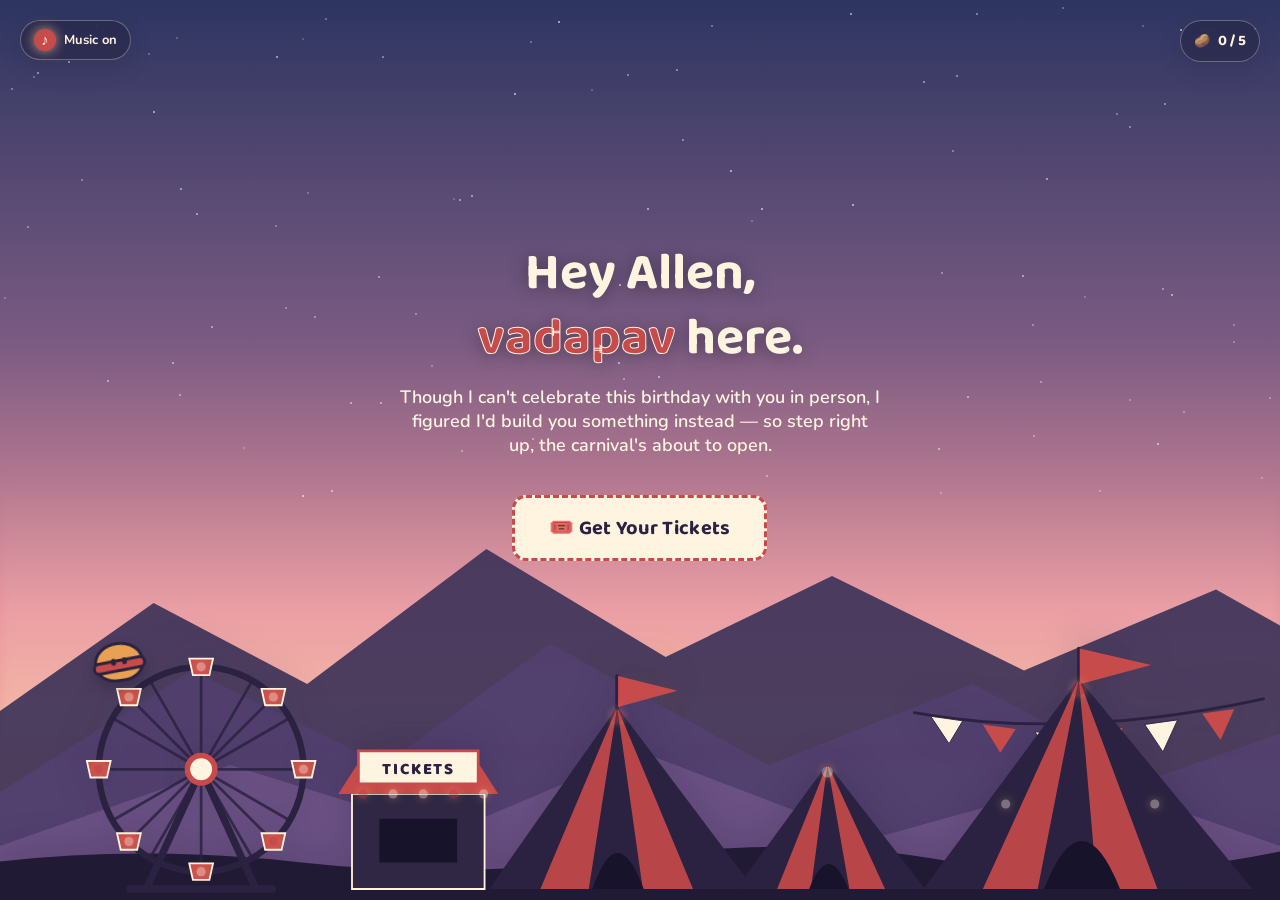
==== scene5.html @ 04925a61 "Initial commit of the birthday carnival project" ====
<!DOCTYPE html>
<html lang="en">

<head>
  <meta charset="UTF-8">
  <meta name="viewport" content="width=device-width, initial-scale=1.0">
  <title>Scene 5 — A Night Beneath the Stars</title>
  <link
    href="https://fonts.googleapis.com/css2?family=Cinzel:wght@400;500&family=Dancing+Script:wght@500;700&family=Inter:wght@300;400&display=swap"
    rel="stylesheet">
  <link rel="stylesheet" href="css/scene5.css">
</head>

<body>

  <!-- ═══ ATMOSPHERE ════════════════════════════════════════════════════════ -->
  <div class="sky" aria-hidden="true">
    <div class="sky-stars" id="skyStars"></div>
    <div class="moon"></div>
    <div class="clouds">
      <div class="cloud cloud-1"></div>
      <div class="cloud cloud-2"></div>
      <div class="cloud cloud-3"></div>
    </div>
    <div class="shooting-stars" id="shootingStars"></div>
  </div>

  <div class="carnival-bg" id="carnivalBg" aria-hidden="true">
    <div class="ferris-wheel-distant">
      <div class="fw-ring">
        <div class="fw-spoke"></div>
        <div class="fw-spoke" style="transform:rotate(45deg)"></div>
        <div class="fw-spoke" style="transform:rotate(90deg)"></div>
        <div class="fw-spoke" style="transform:rotate(135deg)"></div>
      </div>
      <div class="fw-base"></div>
    </div>
    <div class="carousel-distant"></div>
    <div class="fog">
      <div class="fog-layer fog-a"></div>
      <div class="fog-layer fog-b"></div>
    </div>
    <div class="fireflies" id="fireflies"></div>
  </div>

  <!-- ═══ HUD ═══════════════════════════════════════════════════════════════ -->
  <div class="hud" id="hud">
    <button class="music-toggle" id="musicToggle" type="button" aria-pressed="true">
      <span class="music-icon" aria-hidden="true">&#9834;</span><span id="musicLabel">Music on</span>
    </button>
  </div>

  <!-- ═══ MAIN STAGE ════════════════════════════════════════════════════════ -->
  <main class="stage" id="stage">

    <!-- Phase 1: Intro -->
    <section class="phase phase--intro is-active" id="phaseIntro">
      <div class="intro-text-wrap">
        <h1 class="intro-line" id="introLine1">Every celebration eventually becomes a memory...</h1>
        <h1 class="intro-line" id="introLine2">But some nights stay with us forever.</h1>
      </div>
    </section>

    <!-- Phase 2: Stargazing -->
    <section class="phase phase--stargazing" id="phaseStargazing" hidden>
      <div class="constellation-container" id="constellationContainer">
        <!-- Injected via JS -->
      </div>

      <div class="constellation-ui">
        <div class="constellation-info" id="constellationInfo">
          <h2 class="c-title" id="cTitle">Orion</h2>
          <p class="c-myth" id="cMyth">The Hunter of the Night Sky</p>
          <p class="c-desc" id="cDesc">A majestic figure standing tall among the stars, forever watching over the cosmic
            wilderness.</p>
        </div>
        <div class="c-controls">
          <button class="c-btn" id="cPrev">❮</button>
          <div class="c-dots" id="cDots"></div>
          <button class="c-btn" id="cNext">❯</button>
        </div>
        <button class="btn-magic" id="finishStarsBtn" type="button"
          style="opacity:0; pointer-events:none; margin-top:2rem;">Look Down</button>
      </div>
    </section>

    <!-- Phase 3: The Letter -->
    <section class="phase phase--letter" id="phaseLetter" hidden>
      <div class="bench-scene">
        <div class="lantern-glow"></div>
        <div class="envelope-wrap" id="envelopeWrap">
          <div class="envelope" id="envelope">
            <div class="envelope-front"></div>
            <div class="envelope-flap" id="envFlap">
              <div class="wax-seal" id="waxSeal">A</div>
            </div>
            <div class="envelope-back"></div>
            <div class="envelope-paper" id="envPaper"></div>
          </div>
          <p class="envelope-hint">A letter written from the vadapav...</p>
        </div>
      </div>

      <!-- Full screen letter reading view -->
      <div class="letter-reading-view" id="letterView">
        <div class="parchment" id="parchment">
          <div class="parchment-content">
            <p class="greeting">Dearest Allen,</p>
            <p>As the carnival lights begin to dim and the vibrant colors of the day soften into the midnight blue, I
              wanted to leave you with one final thought.</p>
            <p>Today was all about celebrating you—the joy you bring, the light you share, and the wonderful person you
              are. But underneath the games, the laughter, and the cake, is a quiet appreciation for simply having you
              in the world.</p>
            <p>May this year bring you closer to your dreams, give you strength in your challenges, and surround you
              with the love you truly deserve.</p>
            <p>Keep shining, keep dreaming, and remember that no matter where the journey takes you, you are cherished.
            </p>
            <p class="closing">With all my love,</p>
            <p class="signature">Your Best Friend</p>
          </div>
        </div>
        <button class="btn-magic btn-close-letter" id="closeLetterBtn" type="button">Fold Letter</button>
      </div>
    </section>

    <!-- Phase 4: Finale -->
    <section class="phase phase--finale" id="phaseFinale" hidden>
      <div class="finale-messages">
        <h1 class="f-msg" id="fMsg1">Thank you for sharing this journey.</h1>
        <h1 class="f-msg" id="fMsg2">Happy Birthday, Allen. </h1>
        <h1 class="f-msg" id="fMsg3">Some moments end... but memories last forever i wish you a happy birthday 🥳🥳.
        </h1>
      </div>
    </section>

  </main>

  <!-- Audio -->
  <audio id="ambientMusic" src="media/scene1.mp3" loop preload="auto"></audio>

  <script src="js/scene-router.js"></script>
  <script src="js/music-client.js" defer></script>
  <script src="js/scene5.js" defer></script>
</body>

</html>
---- css/scene5.css ----
/* ═══ VARIABLES & RESET ════════════════════════════════════════════════════ */
:root {
  --color-midnight: #0B0C10;
  --color-sky: #1F2833;
  --color-starlight: #EAE7DC;
  --color-gold: #C5A880;
  --color-gold-glow: rgba(197, 168, 128, 0.4);
  --color-lantern: #F3E5AB;
  
  --font-cinzel: 'Cinzel', serif;
  --font-dancing: 'Dancing Script', cursive;
  --font-inter: 'Inter', sans-serif;
  
  --ease-cinematic: cubic-bezier(0.25, 1, 0.5, 1);
  --ease-slow: cubic-bezier(0.4, 0, 0.2, 1);
}

* { box-sizing: border-box; margin: 0; padding: 0; }

body {
  background-color: var(--color-midnight);
  color: var(--color-starlight);
  font-family: var(--font-inter);
  overflow: hidden;
  width: 100vw;
  height: 100vh;
  position: relative;
  user-select: none;
}

/* ═══ ATMOSPHERE (SKY & BACKGROUND) ════════════════════════════════════════ */
.sky {
  position: absolute;
  inset: 0;
  background: linear-gradient(to bottom, #050608 0%, #0d121a 40%, #151f2d 100%);
  z-index: 0;
  transition: transform 5s var(--ease-slow);
}
.sky.is-looking-up {
  transform: translateY(10%);
}
.sky.is-finale {
  transform: translateY(20%);
}

.sky-stars {
  position: absolute;
  inset: 0;
}
.sky-star {
  position: absolute;
  background: #FFF;
  border-radius: 50%;
  box-shadow: 0 0 4px 1px rgba(255,255,255,0.3);
  animation: twinkle var(--dur, 3s) infinite ease-in-out alternate;
}
@keyframes twinkle {
  0% { opacity: 0.2; transform: scale(0.8); }
  100% { opacity: 1; transform: scale(1.2); }
}

.moon {
  position: absolute;
  top: 15%;
  right: 15%;
  width: 120px;
  height: 120px;
  border-radius: 50%;
  background: radial-gradient(circle at 30% 30%, #fff 0%, #f0ebd8 40%, #e0d6b8 100%);
  box-shadow: 0 0 60px 10px rgba(240, 235, 216, 0.15),
              0 0 120px 30px rgba(240, 235, 216, 0.05);
  opacity: 0.8;
  filter: blur(1px);
}

.clouds {
  position: absolute;
  inset: 0;
  pointer-events: none;
  opacity: 0.4;
}
.cloud {
  position: absolute;
  background: radial-gradient(ellipse at center, rgba(255,255,255,0.08) 0%, rgba(255,255,255,0) 70%);
  border-radius: 50%;
  filter: blur(20px);
  animation: floatCloud var(--dur, 60s) linear infinite;
}
.cloud-1 { width: 600px; height: 200px; top: 20%; left: -20%; --dur: 80s; }
.cloud-2 { width: 800px; height: 250px; top: 40%; right: -30%; --dur: 110s; }
.cloud-3 { width: 500px; height: 150px; top: 60%; left: 10%; --dur: 90s; }

@keyframes floatCloud {
  0% { transform: translateX(0); }
  50% { transform: translateX(200px); }
  100% { transform: translateX(0); }
}

.shooting-stars {
  position: absolute;
  inset: 0;
  pointer-events: none;
}
.shooting-star {
  position: absolute;
  width: 100px;
  height: 2px;
  background: linear-gradient(to right, rgba(255,255,255,0) 0%, rgba(255,255,255,1) 100%);
  transform: rotate(-45deg);
  animation: shoot 2s ease-in-out forwards;
  opacity: 0;
}
@keyframes shoot {
  0% { transform: translate(0, 0) rotate(-45deg); opacity: 0; }
  10% { opacity: 1; }
  100% { transform: translate(-300px, 300px) rotate(-45deg); opacity: 0; }
}

.carnival-bg {
  position: absolute;
  bottom: 0;
  left: 0;
  width: 100%;
  height: 40vh;
  z-index: 1;
  transition: transform 6s var(--ease-slow), opacity 6s var(--ease-slow);
}
.carnival-bg.is-hidden {
  transform: translateY(100%);
  opacity: 0;
}

.ferris-wheel-distant {
  position: absolute;
  bottom: 10%;
  right: 10%;
  width: 200px;
  height: 200px;
  opacity: 0.15;
}
.fw-ring {
  width: 100%;
  height: 100%;
  border: 2px solid var(--color-starlight);
  border-radius: 50%;
  position: relative;
  animation: rotateWheel 60s linear infinite;
  box-shadow: 0 0 15px rgba(255,255,255,0.2), inset 0 0 15px rgba(255,255,255,0.2);
}
.fw-spoke {
  position: absolute;
  top: 0; left: 50%; width: 1px; height: 100%;
  background: rgba(255,255,255,0.3);
}
@keyframes rotateWheel { 100% { transform: rotate(360deg); } }

.fog {
  position: absolute;
  bottom: 0; left: 0; width: 100%; height: 50%;
  pointer-events: none;
}
.fog-layer {
  position: absolute;
  bottom: 0; left: -50%; width: 200%; height: 100%;
  background: linear-gradient(to top, rgba(11,12,16,0.9) 0%, rgba(11,12,16,0) 100%);
  animation: fogDrift 40s linear infinite alternate;
}
.fog-b {
  height: 150%;
  opacity: 0.5;
  animation-duration: 60s;
  animation-direction: alternate-reverse;
}
@keyframes fogDrift {
  0% { transform: translateX(0); }
  100% { transform: translateX(10%); }
}

.fireflies {
  position: absolute;
  inset: 0;
}
.firefly {
  position: absolute;
  background: var(--color-lantern);
  border-radius: 50%;
  box-shadow: 0 0 8px 2px rgba(243, 229, 171, 0.6);
  animation: fireflyFloat var(--dur) ease-in-out infinite alternate;
}
@keyframes fireflyFloat {
  0% { transform: translate(0,0); opacity:0.2; }
  50% { opacity: 0.8; }
  100% { transform: translate(var(--dx), var(--dy)); opacity:0.2; }
}

/* ═══ HUD ══════════════════════════════════════════════════════════════════ */
.hud {
  position: absolute;
  top: 20px;
  right: 20px;
  z-index: 100;
  transition: opacity 2s ease;
}
.hud.is-hidden { opacity: 0; pointer-events: none; }
.music-toggle {
  background: rgba(255,255,255,0.05);
  border: 1px solid rgba(255,255,255,0.1);
  color: var(--color-starlight);
  padding: 8px 16px;
  border-radius: 20px;
  font-family: var(--font-inter);
  font-size: 0.85rem;
  cursor: pointer;
  backdrop-filter: blur(4px);
  transition: all 0.3s;
  display: flex;
  align-items: center;
  gap: 8px;
}
.music-toggle:hover { background: rgba(255,255,255,0.1); }
.music-icon { font-size: 1.1rem; }

/* ═══ MAIN STAGE & PHASES ══════════════════════════════════════════════════ */
.stage {
  position: absolute;
  inset: 0;
  z-index: 10;
  display: flex;
  align-items: center;
  justify-content: center;
}

.phase {
  position: absolute;
  inset: 0;
  display: flex;
  flex-direction: column;
  align-items: center;
  justify-content: center;
  opacity: 0;
  pointer-events: none;
  transition: opacity 3s var(--ease-cinematic);
}
.phase.is-active {
  opacity: 1;
  pointer-events: auto;
}

/* ── Phase 1: Intro ── */
.intro-text-wrap {
  text-align: center;
  max-width: 800px;
  padding: 0 20px;
}
.intro-line {
  font-family: var(--font-cinzel);
  font-size: 2rem;
  font-weight: 400;
  letter-spacing: 2px;
  line-height: 1.5;
  color: var(--color-starlight);
  text-shadow: 0 0 20px rgba(255,255,255,0.3);
  position: absolute;
  top: 50%; left: 50%;
  transform: translate(-50%, -50%);
  width: 100%;
  opacity: 0;
  transition: opacity 3s ease-in-out, transform 5s ease-out;
}
.intro-line.is-visible {
  opacity: 1;
  transform: translate(-50%, -55%);
}

/* ── Phase 2: Stargazing ── */
.constellation-container {
  position: absolute;
  top: 10%;
  width: 80vw;
  height: 60vh;
  max-width: 800px;
  perspective: 1000px;
}

.c-star {
  position: absolute;
  width: 4px; height: 4px;
  background: #FFF;
  border-radius: 50%;
  box-shadow: 0 0 10px 2px rgba(255,255,255,0.8);
  opacity: 0;
  transition: opacity 1.5s ease;
  transform: translate(-50%, -50%);
}
.c-star.is-visible { opacity: 1; }

.c-line {
  position: absolute;
  height: 1px;
  background: rgba(255,255,255,0.3);
  transform-origin: 0 50%;
  opacity: 0;
  transition: opacity 1.5s ease;
  box-shadow: 0 0 5px rgba(255,255,255,0.2);
}
.c-line.is-visible { opacity: 1; }

.constellation-ui {
  position: absolute;
  bottom: 8%;
  display: flex;
  flex-direction: column;
  align-items: center;
  width: 100%;
  text-align: center;
}
.constellation-info {
  opacity: 0;
  transform: translateY(20px);
  transition: opacity 1.5s ease, transform 1.5s ease;
  margin-bottom: 30px;
  max-width: 600px;
  padding: 0 20px;
}
.constellation-info.is-visible {
  opacity: 1;
  transform: translateY(0);
}

.c-title {
  font-family: var(--font-cinzel);
  font-size: 2.5rem;
  letter-spacing: 4px;
  margin-bottom: 8px;
  text-shadow: 0 0 15px rgba(255,255,255,0.5);
}
.c-myth {
  font-family: var(--font-dancing);
  font-size: 1.8rem;
  color: var(--color-gold);
  margin-bottom: 12px;
}
.c-desc {
  font-size: 1rem;
  line-height: 1.6;
  opacity: 0.8;
}

.c-controls {
  display: flex;
  align-items: center;
  gap: 20px;
  opacity: 0;
  transition: opacity 2s ease;
}
.c-controls.is-visible { opacity: 1; }

.c-btn {
  background: none;
  border: none;
  color: rgba(255,255,255,0.5);
  font-size: 2rem;
  cursor: pointer;
  transition: color 0.3s, transform 0.3s;
}
.c-btn:hover { color: #FFF; transform: scale(1.2); }

.c-dots { display: flex; gap: 8px; }
.c-dot {
  width: 6px; height: 6px;
  border-radius: 50%;
  background: rgba(255,255,255,0.2);
  transition: all 0.5s ease;
}
.c-dot.is-active { background: #FFF; box-shadow: 0 0 8px #FFF; transform: scale(1.5); }

.btn-magic {
  background: transparent;
  border: 1px solid var(--color-gold);
  color: var(--color-gold);
  padding: 12px 30px;
  font-family: var(--font-cinzel);
  font-size: 1.1rem;
  letter-spacing: 2px;
  border-radius: 30px;
  cursor: pointer;
  transition: all 0.4s;
  box-shadow: 0 0 15px rgba(197, 168, 128, 0);
}
.btn-magic:hover {
  background: rgba(197, 168, 128, 0.1);
  box-shadow: 0 0 20px rgba(197, 168, 128, 0.4);
  transform: translateY(-2px);
}

/* ── Phase 3: The Letter ── */
.bench-scene {
  position: absolute;
  bottom: 20%;
  display: flex;
  flex-direction: column;
  align-items: center;
}
.lantern-glow {
  position: absolute;
  width: 300px; height: 100px;
  background: radial-gradient(ellipse, rgba(243, 229, 171, 0.15) 0%, rgba(243,229,171,0) 70%);
  bottom: -20px;
  border-radius: 50%;
}

.envelope-wrap {
  position: relative;
  cursor: pointer;
  transition: transform 0.4s var(--ease-cinematic);
  transform-origin: center bottom;
}
.envelope-wrap:hover {
  transform: scale(1.05) translateY(-5px);
}
.envelope-wrap:hover .envelope {
  box-shadow: 0 15px 30px rgba(0,0,0,0.5), 0 0 40px rgba(197, 168, 128, 0.3);
}

.envelope {
  width: 280px;
  height: 180px;
  position: relative;
  background: #d4c3a3;
  box-shadow: 0 10px 20px rgba(0,0,0,0.4);
  border-radius: 4px;
  transition: box-shadow 0.4s;
}
.envelope-front {
  position: absolute;
  inset: 0;
  background: linear-gradient(135deg, #e3d2b2 0%, #c4b393 100%);
  clip-path: polygon(0 0, 50% 50%, 100% 0, 100% 100%, 0 100%);
  z-index: 3;
}
.envelope-back {
  position: absolute;
  inset: 0;
  background: #c4b393;
  z-index: 1;
}
.envelope-flap {
  position: absolute;
  top: 0; left: 0; width: 100%; height: 60%;
  background: linear-gradient(to bottom, #ebd9b8 0%, #d4c3a3 100%);
  clip-path: polygon(0 0, 100% 0, 50% 100%);
  transform-origin: top;
  z-index: 4;
  transition: transform 1.5s var(--ease-cinematic);
  box-shadow: 0 5px 10px rgba(0,0,0,0.1);
}
.wax-seal {
  position: absolute;
  bottom: 0px; left: 50%;
  transform: translate(-50%, 50%);
  width: 40px; height: 40px;
  background: radial-gradient(circle, #a41034 0%, #700b23 100%);
  border-radius: 50%;
  box-shadow: 0 2px 5px rgba(0,0,0,0.5), inset 0 2px 4px rgba(255,255,255,0.3);
  display: flex;
  align-items: center;
  justify-content: center;
  font-family: var(--font-cinzel);
  color: #ffdaaa;
  font-weight: bold;
  font-size: 1.2rem;
  text-shadow: 0 1px 1px rgba(0,0,0,0.5);
  transition: opacity 0.5s;
}

.envelope-paper {
  position: absolute;
  top: 10px; left: 10px; right: 10px; height: 160px;
  background: #fdf5e6;
  z-index: 2;
  transition: transform 1.5s var(--ease-cinematic);
}

.envelope-hint {
  text-align: center;
  margin-top: 40px;
  font-family: var(--font-dancing);
  font-size: 1.5rem;
  color: var(--color-gold);
  opacity: 0.8;
  text-shadow: 0 0 10px rgba(0,0,0,0.8);
}

/* Envelope Animation Classes */
.envelope-wrap.is-opening { pointer-events: none; }
.envelope-wrap.is-opening .wax-seal { opacity: 0; }
.envelope-wrap.is-opening .envelope-flap { transform: rotateX(180deg); z-index: 1; }
.envelope-wrap.is-opening .envelope-paper { transform: translateY(-100px); z-index: 5; }

/* Letter Reading View */
.letter-reading-view {
  position: absolute;
  inset: 0;
  display: flex;
  flex-direction: column;
  align-items: center;
  justify-content: center;
  opacity: 0;
  pointer-events: none;
  transition: opacity 2s ease;
  z-index: 20;
  background: rgba(11,12,16,0.8);
  backdrop-filter: blur(10px);
}
.letter-reading-view.is-visible {
  opacity: 1;
  pointer-events: auto;
}

.parchment {
  width: 90%;
  max-width: 600px;
  max-height: 80vh;
  background: #f4e8d1;
  background-image: radial-gradient(ellipse at center, #fdf5e6 0%, #e8d5b5 100%);
  border-radius: 4px;
  box-shadow: 0 20px 50px rgba(0,0,0,0.8), inset 0 0 30px rgba(139, 69, 19, 0.1);
  padding: 40px;
  overflow-y: auto;
  color: #3b2f2f;
  font-family: 'Times New Roman', serif;
  font-size: 1.1rem;
  line-height: 1.8;
  position: relative;
  transform: translateY(50px) scale(0.9);
  transition: transform 2s var(--ease-cinematic);
  
  /* Vintage edge effects */
  border: 1px solid rgba(139, 69, 19, 0.2);
}
.letter-reading-view.is-visible .parchment {
  transform: translateY(0) scale(1);
}

.parchment::-webkit-scrollbar { width: 6px; }
.parchment::-webkit-scrollbar-thumb { background: rgba(139, 69, 19, 0.3); border-radius: 3px; }

.parchment-content p { margin-bottom: 20px; }
.parchment-content .greeting {
  font-family: var(--font-dancing);
  font-size: 2rem;
  margin-bottom: 30px;
}
.parchment-content .closing {
  font-family: var(--font-dancing);
  font-size: 1.8rem;
  margin-top: 40px;
  margin-bottom: 5px;
}
.parchment-content .signature {
  font-family: var(--font-dancing);
  font-size: 2.2rem;
  font-weight: bold;
}

.btn-close-letter {
  margin-top: 30px;
}

/* ── Phase 4: Finale ── */
.finale-messages {
  text-align: center;
  position: relative;
  width: 100%;
  height: 100%;
}
.f-msg {
  position: absolute;
  top: 50%; left: 50%;
  transform: translate(-50%, -50%);
  width: 100%;
  font-family: var(--font-cinzel);
  font-size: 2.2rem;
  font-weight: 400;
  letter-spacing: 2px;
  color: #FFF;
  text-shadow: 0 0 20px rgba(255,255,255,0.4);
  opacity: 0;
  transition: opacity 3s ease, transform 4s ease-out;
}
.f-msg.is-visible {
  opacity: 1;
  transform: translate(-50%, -55%);
}

@media (max-width: 600px) {
  .intro-line { font-size: 1.5rem; }
  .c-title { font-size: 2rem; }
  .c-myth { font-size: 1.4rem; }
  .parchment { padding: 30px 20px; font-size: 1rem; }
  .f-msg { font-size: 1.5rem; }
}
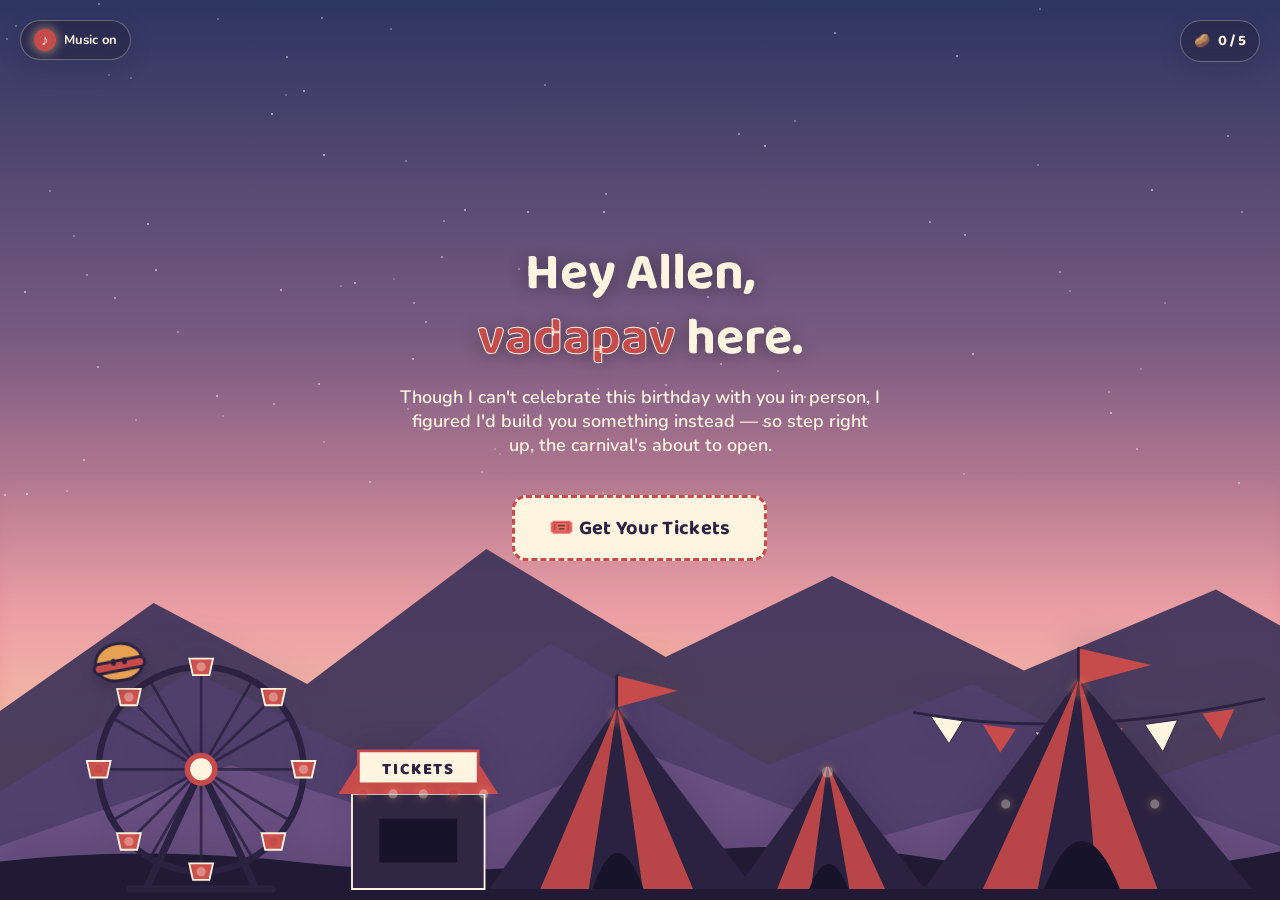
==== commit 320c8f20: "Update letter text" ====
--- a/scene5.html
+++ b/scene5.html
@@ -105,18 +105,16 @@
       <div class="letter-reading-view" id="letterView">
         <div class="parchment" id="parchment">
           <div class="parchment-content">
-            <p class="greeting">Dearest Allen,</p>
-            <p>As the carnival lights begin to dim and the vibrant colors of the day soften into the midnight blue, I
-              wanted to leave you with one final thought.</p>
-            <p>Today was all about celebrating you—the joy you bring, the light you share, and the wonderful person you
-              are. But underneath the games, the laughter, and the cake, is a quiet appreciation for simply having you
-              in the world.</p>
-            <p>May this year bring you closer to your dreams, give you strength in your challenges, and surround you
-              with the love you truly deserve.</p>
+            <p class="greeting">Dear Allen,</p>
+            <p>Hey Allen, Vadapav here. I am writing this letter and made this site to express my gratitude for our
+              friendship. Even though we haven't talked much, I am truly grateful to have a friend like you.</p>
+            <p>I am so thankful for the support you've always given me during my lowest moments, and for never judging
+              me for anything.</p>
+            <p>I hope you enjoy your special day, and may you always stay as bright as this carnival.</p>
             <p>Keep shining, keep dreaming, and remember that no matter where the journey takes you, you are cherished.
             </p>
-            <p class="closing">With all my love,</p>
-            <p class="signature">Your Best Friend</p>
+            <p class="closing">your good friend,</p>
+            <p class="signature"> Vadapav</p>
           </div>
         </div>
         <button class="btn-magic btn-close-letter" id="closeLetterBtn" type="button">Fold Letter</button>
@@ -128,7 +126,7 @@
       <div class="finale-messages">
         <h1 class="f-msg" id="fMsg1">Thank you for sharing this journey.</h1>
         <h1 class="f-msg" id="fMsg2">Happy Birthday, Allen. </h1>
-        <h1 class="f-msg" id="fMsg3">Some moments end... but memories last forever i wish you a happy birthday 🥳🥳.
+        <h1 class="f-msg" id="fMsg3">Some moments end... but memories last... happy birthday 🥳🥳.
         </h1>
       </div>
     </section>
